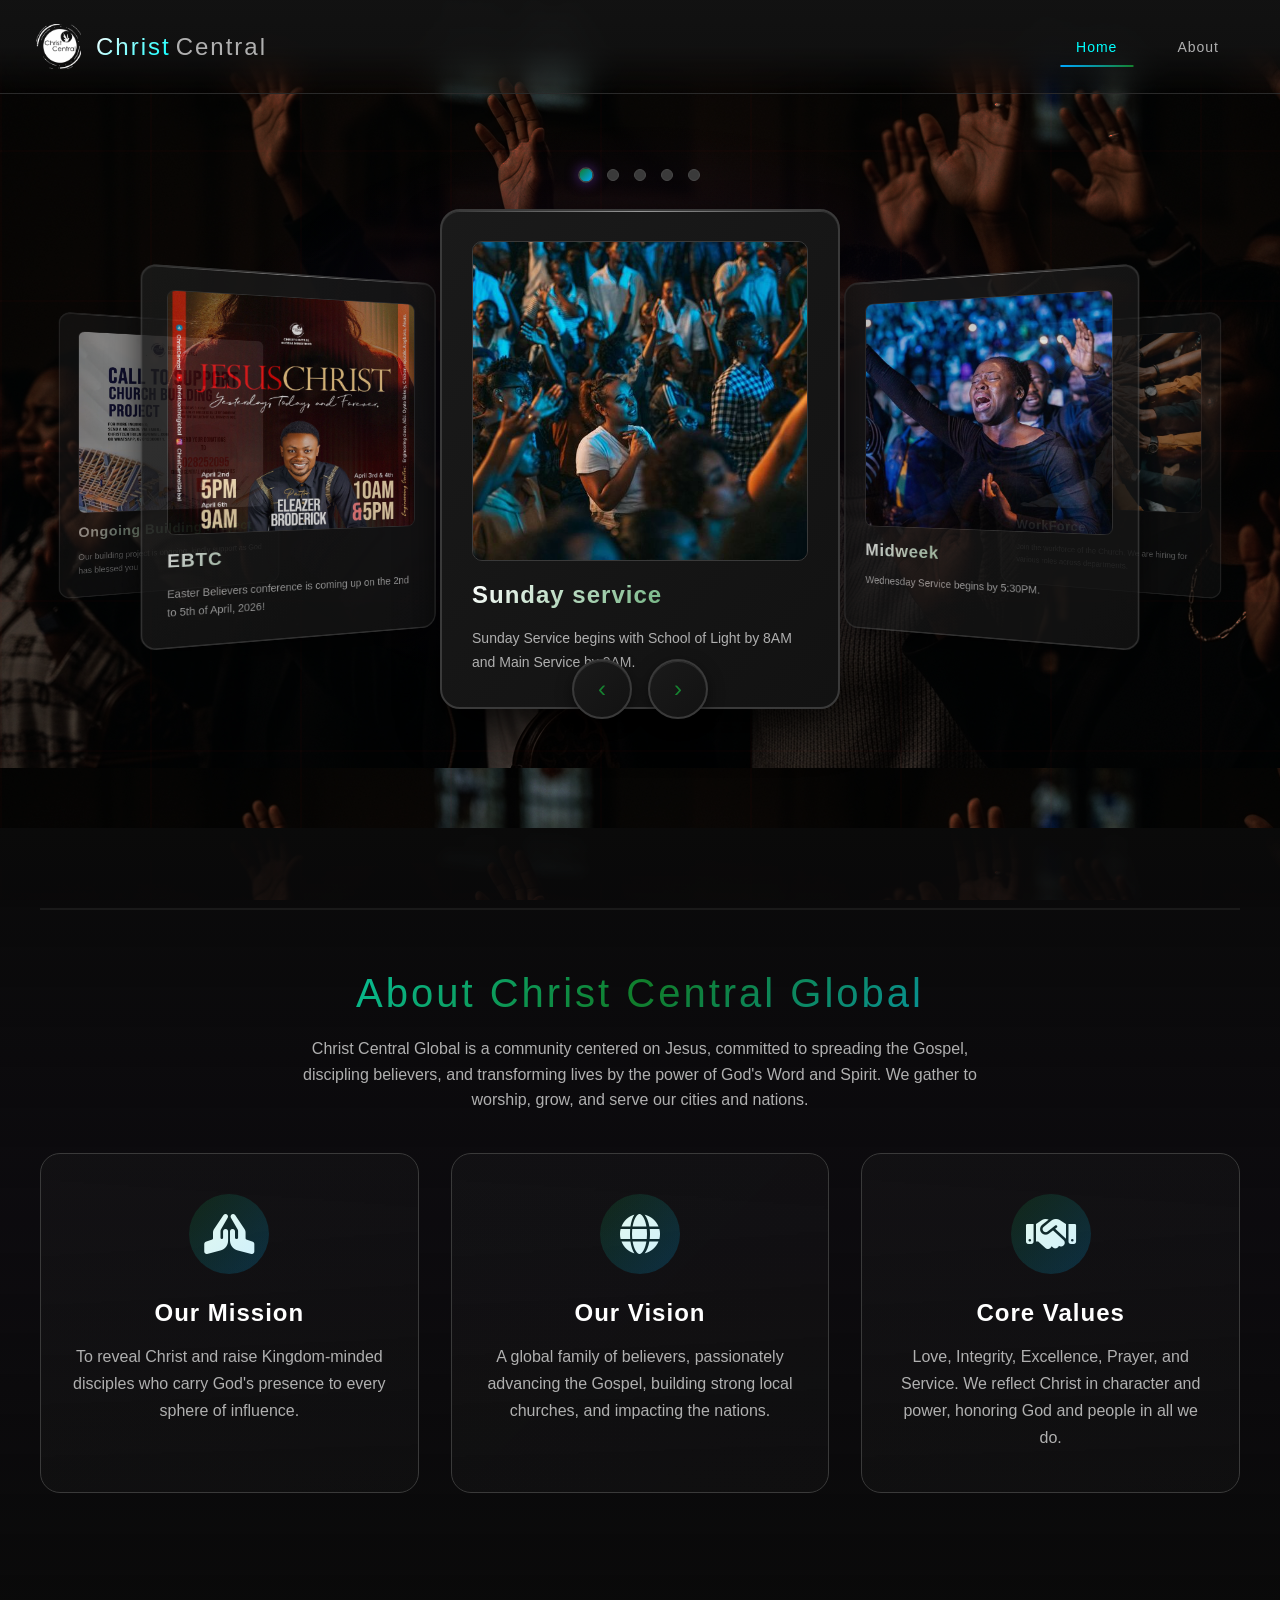
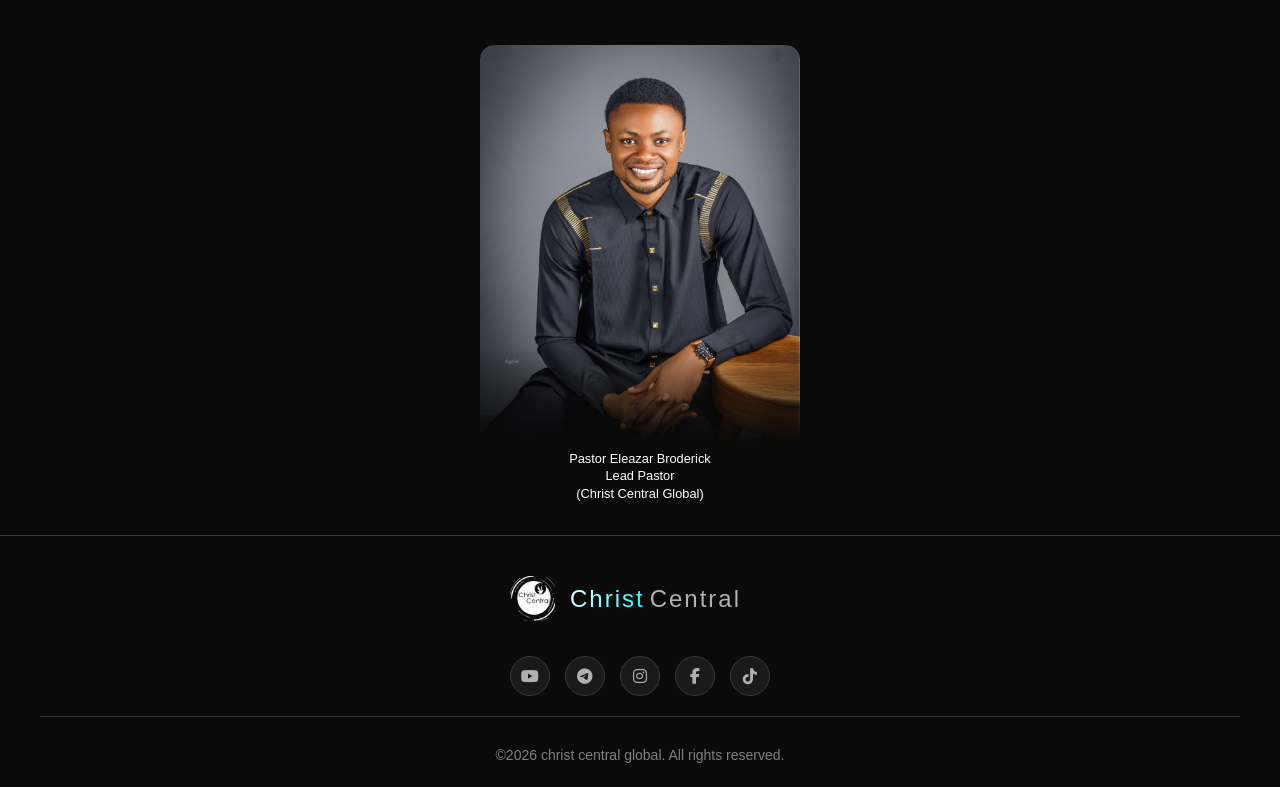
==== index.html @ d433fc1c "Update project files" ====
<!DOCTYPE html>
<html lang="en">

<head>
    <meta charset="UTF-8">
    <meta name="viewport" content="width=device-width, initial-scale=1.0">
    <title>Christ Central Global</title>
    <link rel="stylesheet" href="https://cdnjs.cloudflare.com/ajax/libs/font-awesome/6.5.0/css/all.min.css">
    <link rel="stylesheet" href="templatemo-prism-flux.css">
    <!-- 
-->
</head>

<body>
    <!-- Loading Screen -->
    <div class="loader" id="loader">
        <div class="loader-content">
            <div class="loader-prism">
                <div class="prism-face"></div>
                <div class="prism-face"></div>
                <div class="prism-face"></div>
            </div>
            <div style="color: var(--accent-green); font-size: 18px; text-transform: uppercase; letter-spacing: 3px;">
            </div>
        </div>
    </div>

    <!-- Navigation Header -->
    <header class="header" id="header">
        <nav class="nav-container">
            <a href="#home" class="logo">
                <div class="logo-icon">
                    <div class="logo-prism">
                        <img style="height: 45px" src="images/logo.png" alt="">
                    </div>
                </div>
                <span class="logo-text">
                    <span class="prism">Christ</span><span class="flux">Central</span>
                </span>
            </a>

            <ul class="nav-menu" id="navMenu">
                <li><a href="#home" class="nav-link active">Home</a></li>
                <li><a href="#about" class="nav-link">About</a></li>
            </ul>

            <div class="menu-toggle" id="menuToggle">
                <span></span>
                <span></span>
                <span></span>
            </div>
        </nav>
    </header>

    <!-- Hero Section with 3D Carousel -->
    <section class="hero" id="home">
        <div class="carousel-container">
            <div class="carousel" id="carousel">
                <!-- Carousel items will be generated by JavaScript -->
            </div>

            <div class="carousel-controls">
                <button class="carousel-btn" id="prevBtn">‹</button>
                <button class="carousel-btn" id="nextBtn">›</button>
            </div>

            <div class="carousel-indicators" id="indicators">
                <!-- Indicators will be generated by JavaScript -->
            </div>
        </div>
    </section>


    <section class="philosophy-section" id="about">


        <div class="philosophy-container">
            <div class="prism-line"></div>
            <h2 class="philosophy-headline">About Christ
                Central Global</h2>
            <p class="philosophy-subheading">
                Christ Central Global is a community centered on Jesus, committed to spreading the Gospel, discipling
                believers,
                and transforming lives by the power of God's Word and Spirit. We gather to worship, grow, and serve our
                cities and nations.
            </p>
            <div class="philosophy-pillars">
                <div class="pillar">
                    <div class="pillar-icon">
                        <i class="fa-solid fa-hands-praying"></i>
                    </div>
                    <h3 class="pillar-title">Our Mission</h3>
                    <p class="pillar-description">
                        To reveal Christ and raise Kingdom-minded disciples who carry God's presence to every sphere of
                        influence.
                    </p>
                </div>
                <div class="pillar">
                    <div class="pillar-icon">
                        <i class="fas fa-globe"></i> <!-- Font Awesome globe icon -->
                    </div>
                    <h3 class="pillar-title">Our Vision</h3>
                    <p class="pillar-description">
                        A global family of believers, passionately advancing the Gospel, building strong local churches,
                        and impacting the nations.
                    </p>
                </div>
                <div class="pillar">
                    <div class="pillar-icon">
                        <i class="fas fa-handshake"></i> <!-- Font Awesome handshake icon -->
                    </div>
                    <h3 class="pillar-title">Core Values</h3>
                    <p class="pillar-description">
                        Love, Integrity, Excellence, Prayer, and Service. We reflect Christ in character and power,
                        honoring God and people in all we do.
                    </p>
                </div>
            </div>
        </div>

        <div class="philosophy-particles" id="particles">
            <!-- Particles will be generated by JavaScript -->
        </div>
    </section>


    <!-- Lead Pastor Image -->
    <div class="lead-pastor">
        <img src="images/pas3.jpeg" alt="Lead Pastor Christ Central"
            style="width:100%; height:auto; display:block; border-radius:14px; object-fit:cover; border:none; -webkit-mask-image: linear-gradient(to bottom, rgba(0,0,0,1) 75%, rgba(0,0,0,0)); mask-image: linear-gradient(to bottom, rgba(0,0,0,1) 75%, rgba(0,0,0,0));">
        <span class="lead-label" id="leadPas">Pastor Eleazar Broderick <br>
            Lead Pastor <br>
            (Christ Central Global)
        </span>
    </div>

    <!-- Footer -->
    <footer class="footer">
        <div class="footer-content">
            <div class="footer-brand">
                <div class="footer-logo">
                    <div class="logo-icon">
                        <div class="logo-prism">
                            <img style="height: 45px" src="images/logo.png" alt="">
                        </div>
                    </div>
                    <span class="logo-text">
                        <span class="prism">Christ</span><span class="flux">Central</span>
                    </span>
                </div>

                <div class="footer-social">
                    <a href="https://www.youtube.com/@christcentralglobal" target="_blank" class="social-icon">
                        <i class="fab fa-youtube"></i>
                    </a>
                    <a href="https://t.me/ChristCentral" target="_blank" class="social-icon">
                        <i class="fab fa-telegram"></i>
                    </a>
                    <a href="https://www.instagram.com/christcentralglobal" target="_blank" class="social-icon">
                        <i class="fab fa-instagram"></i>
                    </a>
                    <a href="https://www.facebook.com/profile.php?id=61553054758510&mibextid=ZbWKwL" target="_blank"
                        class="social-icon">
                        <i class="fab fa-facebook-f"></i>
                    </a>
                    <a href="https://www.tiktok.com/@christcentralglobal1?lang=en" target="_blank" class="social-icon">
                        <i class="fab fa-tiktok"></i>
                    </a>
                </div>
            </div>

        </div>

        <div class="footer-bottom">
            <div class="copyright">
                ©2026 christ central global. All rights reserved.
            </div>

        </div>
    </footer>

    <script src="templatemo-prism-scripts.js"></script>
</body>

</html>
---- templatemo-prism-flux.css ----
@charset "utf-8";
/* CSS Document */

/*

TemplateMo 600 Prism Flux

https://templatemo.com/tm-600-prism-flux

*/

* {
	margin: 0;
	padding: 0;
	box-sizing: border-box;
}

:root {
	--primary-black: #0a0a0a;
	--carbon-dark: #121212;
	--carbon-medium: #1a1a1a;
	--carbon-light: #2a2a2a;
	--metal-dark: #3a3a3a;
	--metal-light: #4a4a4a;
	--accent-red: #ff3333;
	--accent-blue: #00a8ff;
	--accent-green: #00ff88;
	--accent-purple: #17e34788;
	--accent-cyan: #00ffff;
	--text-primary: #ffffff;
	--text-secondary: #b0b0b0;
	--text-dim: #808080;
}

html {
	scroll-behavior: smooth;
}

body {
	font-family: 'Orbitron', 'Rajdhani', sans-serif;
	background: var(--primary-black);
	color: var(--text-primary);
	overflow-x: hidden;
	position: relative;
	text-transform: none;
}

/* Carbon Fiber Background Pattern */
body::before {
	content: '';
	position: fixed;
	top: 0;
	left: 0;
	width: 100%;
	height: 100%;
	background:
		repeating-linear-gradient(0deg,
			transparent,
			transparent 2px,
			rgba(85, 13, 13, 0.03) 2px,
			rgba(255, 255, 255, 0.03) 4px),
		repeating-linear-gradient(90deg,
			transparent,
			transparent 2px,
			rgba(255, 255, 255, 0.03) 2px,
			rgba(255, 255, 255, 0.03) 4px),
		linear-gradient(135deg,
			var(--primary-black) 0%,
			var(--carbon-dark) 25%,
			var(--carbon-medium) 50%,
			var(--carbon-dark) 75%,
			var(--primary-black) 100%);
	z-index: -2;
	background-image: url("images/bg.png");
}

/* Animated Grid Overlay */
body::after {
	content: '';
	position: fixed;
	top: 0;
	left: 0;
	width: 100%;
	height: 100%;
	background-image:
		linear-gradient(rgba(255, 51, 51, 0.05) 2px, transparent 2px),
		linear-gradient(90deg, rgba(255, 51, 51, 0.05) 2px, transparent 2px);
	background-size: 150px 150px;
	animation: gridMove 20s linear infinite;
	z-index: -1;
	opacity: 0.5;
}

@keyframes gridMove {
	0% {
		transform: translate(0, 0);
	}

	100% {
		transform: translate(150px, 150px);
	}
}

/* Loading Screen */
.loader {
	position: fixed;
	top: 0;
	left: 0;
	width: 100%;
	height: 100vh;
	background: var(--primary-black);
	display: flex;
	justify-content: center;
	align-items: center;
	z-index: 10000;
	transition: opacity 0.5s, visibility 0.5s;
}

.loader.hidden {
	opacity: 0;
	visibility: hidden;
}

.loader-content {
	text-align: center;
}

.loader-prism {
	width: 100px;
	height: 100px;
	position: relative;
	margin: 0 auto 30px;
}

.prism-face {
	position: absolute;
	width: 100%;
	height: 100%;
	border: 2px solid transparent;
	transform-origin: center;
	animation: prismRotate 3s linear infinite;
}

.prism-face:nth-child(1) {
	border-image: linear-gradient(45deg, var(--accent-red), var(--accent-blue)) 1;
	animation-delay: 0s;
}

.prism-face:nth-child(2) {
	border-image: linear-gradient(45deg, var(--accent-blue), var(--accent-green)) 1;
	transform: rotate(60deg);
	animation-delay: 0.2s;
}

.prism-face:nth-child(3) {
	border-image: linear-gradient(45deg, var(--accent-green), var(--accent-purple)) 1;
	transform: rotate(120deg);
	animation-delay: 0.4s;
}

@keyframes prismRotate {
	0% {
		transform: rotate(0deg) scale(1);
	}

	50% {
		transform: rotate(180deg) scale(1.2);
	}

	100% {
		transform: rotate(360deg) scale(1);
	}
}

/* Lead Pastor badge */
.lead-pastor {
	position: static;
	bottom: auto;
	right: auto;
	text-align: center;
	max-width: 320px;
	width: 90%;
	margin: 32px auto 32px;
	z-index: auto;
}

.lead-pastor img {
	width: 100%;
	height: auto;
	display: block;
	border-radius: 0;
	object-fit: cover;
	border: none;
	box-shadow: none;
	-webkit-mask-image: linear-gradient(to bottom, rgba(0,0,0,1) 80%, rgba(0,0,0,0));
	mask-image: linear-gradient(to bottom, rgba(0,0,0,1) 80%, rgba(0,0,0,0));
}

.lead-pastor .lead-label {
	display: block;
	color: var(--text-primary);
	font-size: 0.8rem;
	margin-top: 5px;
}

#leadPas {
	font-size: 0.8rem;
	font-family: 'Orbitron', 'Rajdhani', sans-serif;
	line-height: 1.4;
}

/* Navigation Header */
.header {
	position: fixed;
	top: 0;
	width: 100%;
	background: linear-gradient(180deg,
			rgba(18, 18, 18, 0.98) 0%,
			rgba(18, 18, 18, 0.9) 50%,
			rgba(18, 18, 18, 0) 100%);
	backdrop-filter: blur(20px);
	border-bottom: 1px solid rgba(255, 255, 255, 0.1);
	z-index: 1000;
	transition: all 0.3s ease;
}

.header.scrolled {
	background: rgba(18, 18, 18, 0.98);
	backdrop-filter: blur(30px);
	box-shadow: 0 10px 30px rgba(0, 0, 0, 0.8);
}

.nav-container {
	max-width: 1400px;
	margin: 0 auto;
	display: flex;
	justify-content: space-between;
	align-items: center;
	padding: 24px 36px;
	/* increased spacing */
}

.logo {
	display: flex;
	align-items: center;
	text-decoration: none;
	position: relative;
}

.logo-icon {
	width: 45px;
	height: 45px;
	margin-right: 15px;
	position: relative;
}

/* Prism-inspired logo */
.logo-prism {
	width: 100%;
	height: 100%;
	position: relative;
	display: flex;
	align-items: center;
	justify-content: center;
}

.prism-shape {
	width: 30px;
	height: 30px;
	position: relative;
	transform: rotate(45deg);
	background: linear-gradient(135deg,
			var(--accent-red) 0%,
			var(--accent-blue) 33%,
			var(--accent-green) 66%,
			var(--accent-purple) 100%);
	animation: prismShine 3s ease-in-out infinite;
}

@keyframes prismShine {

	0%,
	100% {
		filter: brightness(1) hue-rotate(0deg);
		transform: rotate(45deg) scale(1);
	}

	50% {
		filter: brightness(1.5) hue-rotate(10deg);
		transform: rotate(45deg) scale(1.1);
	}
}

.prism-shape::before,
.prism-shape::after {
	content: '';
	position: absolute;
	width: 100%;
	height: 100%;
	background: inherit;
	opacity: 0.5;
}

.prism-shape::before {
	transform: rotate(60deg);
}

.prism-shape::after {
	transform: rotate(-60deg);
}

.logo-text {
	font-size: 24px;
	font-weight: 400;
	letter-spacing: 2px;
	text-transform: none;
}

.logo-text .prism {
	background: linear-gradient(135deg, var(--text-primary), var(--accent-cyan));
	-webkit-background-clip: text;
	-webkit-text-fill-color: transparent;
	background-clip: text;
}

.logo-text .flux {
	color: var(--text-secondary);
	font-weight: 300;
	margin-left: 5px;
}

.nav-menu {
	display: flex;
	list-style: none;
	gap: 10px;
	align-items: center;
}

.nav-menu a {
	color: var(--text-secondary);
	text-decoration: none;
	padding: 12px 25px;
	transition: all 0.3s ease;
	position: relative;
	text-transform: none;
	font-weight: 500;
	letter-spacing: 1px;
	font-size: 14px;
}

.nav-menu a::before {
	content: '';
	position: absolute;
	bottom: 0;
	left: 50%;
	transform: translateX(-50%);
	width: 0;
	height: 2px;
	background: linear-gradient(90deg, var(--accent-blue), var(--accent-purple));
	transition: width 0.3s ease;
}

.nav-menu a:hover {
	color: var(--text-primary);
}

.nav-menu a:hover::before,
.nav-menu a.active::before {
	width: 80%;
}

.nav-menu a.active {
	color: var(--accent-cyan);
}

.menu-toggle {
	display: none;
	flex-direction: column;
	cursor: pointer;
	padding: 5px;
}

.menu-toggle span {
	width: 30px;
	height: 3px;
	background: linear-gradient(90deg, var(--accent-blue), var(--accent-purple));
	margin: 3px 0;
	transition: 0.3s;
	border-radius: 2px;
}

.menu-toggle.active span:nth-child(1) {
	transform: rotate(-45deg) translate(-5px, 6px);
}

.menu-toggle.active span:nth-child(2) {
	opacity: 0;
}

.menu-toggle.active span:nth-child(3) {
	transform: rotate(45deg) translate(-5px, -6px);
}

/* Hero Section with 3D Carousel */
.hero {
	min-height: 92vh;
	/* slightly shorter to reduce vertical space */
	display: flex;
	align-items: center;
	justify-content: center;
	position: relative;
	transform: none !important;
	padding: 110px 24px 60px;
	/* reduced vertical padding */
	background: radial-gradient(ellipse at center,
			rgba(153, 69, 255, 0.1) 0%,
			transparent 50%);
}

.carousel-container {
	width: 100%;
	max-width: 1600px;
	height: 600px;
	/* reduced height */
	perspective: 1200px;
	position: relative;
	padding-top: 40px;
	/* reduced top gap */
}

/* extra spacing when carousel appears inside contact section */
.contact-section .carousel-container {
	padding-top: 80px;
	padding-bottom: 80px;
}

.carousel {
	width: 100%;
	height: 100%;
	position: relative;
	transform-style: preserve-3d;
}

.carousel-item {
	position: absolute;
	width: 400px;
	height: 500px;
	left: 50%;
	top: 50%;
	transform-style: preserve-3d;
	transition: all 0.8s cubic-bezier(0.4, 0.0, 0.2, 1);
	cursor: pointer;
	transform-origin: center center;
}

.carousel-item .card {
	width: 100%;
	height: 100%;
	background: linear-gradient(135deg, var(--carbon-medium), var(--carbon-dark));
	border: 2px solid var(--metal-dark);
	border-radius: 20px;
	padding: 30px;
	position: relative;
	overflow: hidden;
	box-shadow:
		0 20px 40px rgba(0, 0, 0, 0.8),
		inset 0 1px 0 rgba(255, 255, 255, 0.1);
}

.carousel-item .card::before {
	content: '';
	position: absolute;
	top: 0;
	left: 0;
	right: 0;
	height: 1px;
	background: linear-gradient(90deg,
			transparent,
			rgba(255, 255, 255, 0.5),
			transparent);
	animation: scanline 3s linear infinite;
}

@keyframes scanline {
	0% {
		transform: translateY(0);
	}

	100% {
		transform: translateY(500px);
	}
}


.card-image {
	width: 100%;
	height: 320px;
	background: var(--carbon-dark);
	border-radius: 10px;
	margin-bottom: 20px;
	overflow: hidden;
	border: 1px solid var(--metal-dark);
	display: flex;
	justify-content: center;
	align-items: center;
}

.card-image img {
	width: 100%;
	height: 100%;
	object-fit: cover;
}

.carousel-item:hover .card-image img {
	filter: grayscale(0%) contrast(1.3);
	transform: scale(1.1);
}

.card-title {
	font-size: 24px;
	font-weight: 700;
	margin-bottom: 18px;
	/* slightly more spacing */
	text-transform: none;
	letter-spacing: 1px;
	background: linear-gradient(135deg, var(--text-primary), var(--accent-purple));
	-webkit-background-clip: text;
	-webkit-text-fill-color: transparent;
	background-clip: text;
	font-family: 'Orbitron', 'Rajdhani', sans-serif;
}

.card-description {
	color: var(--text-secondary);
	line-height: 1.7;
	margin-bottom: 22px;
	font-size: 14px;
	font-family: 'Orbitron', 'Rajdhani', sans-serif;
	text-transform: none;
}

.card-description::first-letter {
	text-transform: uppercase;
}

.card-tech {
	display: flex;
	flex-wrap: wrap;
	gap: 8px;
	margin-bottom: 20px;
}

.tech-badge {
	padding: 5px 12px;
	background: rgba(153, 69, 255, 0.1);
	border: 1px solid var(--accent-purple);
	border-radius: 20px;
	font-size: 12px;
	color: var(--accent-purple);
	text-transform: uppercase;
	letter-spacing: 1px;
}

.card-cta {
	padding: 12px 30px;
	background: linear-gradient(135deg, var(--accent-purple), var(--accent-blue));
	border: none;
	border-radius: 30px;
	color: var(--text-primary);
	font-weight: 700;
	text-transform: uppercase;
	letter-spacing: 2px;
	cursor: pointer;
	transition: all 0.3s ease;
	box-shadow: 0 5px 15px rgba(153, 69, 255, 0.3);
}

.card-cta:hover {
	transform: translateY(-2px);
	box-shadow: 0 8px 25px rgba(153, 69, 255, 0.5);
}

/* Carousel Controls */
.carousel-controls {
	position: absolute;
	bottom: 20px;
	/* keep controls within hero */
	left: 50%;
	transform: translateX(-50%);
	display: flex;
	gap: 16px;
	z-index: 100;
}

.carousel-btn {
	width: 60px;
	height: 60px;
	background: linear-gradient(135deg, var(--carbon-medium), var(--carbon-dark));
	border: 2px solid var(--metal-dark);
	border-radius: 50%;
	color: var(--accent-purple);
	font-size: 24px;
	cursor: pointer;
	transition: all 0.3s ease;
	display: flex;
	align-items: center;
	justify-content: center;
	box-shadow:
		0 5px 15px rgba(0, 0, 0, 0.5),
		inset 0 1px 0 rgba(255, 255, 255, 0.1);
}

.carousel-btn:hover {
	border-color: var(--accent-purple);
	box-shadow:
		0 8px 25px rgba(153, 69, 255, 0.3),
		inset 0 1px 0 rgba(255, 255, 255, 0.2);
	transform: scale(1.1);
}

.carousel-indicators {
	position: absolute;
	top: 30px;
	left: 50%;
	transform: translateX(-50%);
	display: flex;
	gap: 15px;
	z-index: 100;
}

.indicator {
	width: 12px;
	height: 12px;
	background: var(--metal-dark);
	border: 1px solid var(--metal-light);
	border-radius: 50%;
	cursor: pointer;
	transition: all 0.3s ease;
}

.indicator.active {
	background: linear-gradient(135deg, var(--accent-purple), var(--accent-blue));
	box-shadow: 0 0 10px rgba(153, 69, 255, 0.5);
	transform: scale(1.3);
}

/* NEW: Prism Philosophy Section */
.philosophy-section {
	padding: 80px 28px;
	/* reduced vertical padding */
	background: linear-gradient(180deg,
			var(--primary-black) 0%,
			rgba(153, 69, 255, 0.02) 50%,
			var(--primary-black) 100%);
	position: relative;
	overflow: hidden;
}

.philosophy-container {
	max-width: 1200px;
	margin: 0 auto;
	text-align: center;
}

/* Animated Prism Line */
.prism-line {
	width: 100%;
	height: 2px;
	margin: 0 auto 60px;
	position: relative;
	overflow: hidden;
	background: var(--carbon-medium);
}

.prism-line::before {
	content: '';
	position: absolute;
	top: 0;
	left: -100%;
	width: 100%;
	height: 100%;
	background: linear-gradient(90deg,
			transparent,
			var(--accent-red) 20%,
			var(--accent-blue) 40%,
			var(--accent-green) 60%,
			var(--accent-purple) 80%,
			transparent);

	animation: prismSweep 4s ease-in-out infinite;
}

@keyframes prismSweep {
	0% {
		left: -100%;
	}

	100% {
		left: 100%;
	}
}

.philosophy-headline {
	font-size: 40px;
	font-weight: 100;
	font-family: 'Orbitron', 'Rajdhani', sans-serif;
	letter-spacing: 3px;
	margin-bottom: 20px;
	line-height: 1.15;
	text-transform: none;
	background: linear-gradient(135deg,
			var(--accent-cyan) 0%,
			var(--accent-purple) 25%,
			var(--accent-blue) 50%,
			var(--accent-green) 75%,
			var(--accent-cyan) 100%);
	-webkit-background-clip: text;
	-webkit-text-fill-color: transparent;
	background-clip: text;
	background-size: 200% 200%;
	animation: gradientFlow 5s ease infinite;
}

@keyframes gradientFlow {
	0% {
		background-position: 0% 50%;
	}

	50% {
		background-position: 100% 50%;
	}

	100% {
		background-position: 0% 50%;
	}
}

.philosophy-subheading {
	font-size: 16px;
	/* slightly smaller */
	color: var(--text-secondary);
	max-width: 720px;
	margin: 0 auto 40px;
	/* reduced bottom margin */
	line-height: 1.6;
	font-weight: 300;
}

.philosophy-pillars {
	display: grid;
	grid-template-columns: repeat(auto-fit, minmax(300px, 1fr));
	gap: 32px;
	/* tighter gaps */
	margin-bottom: 40px;
	/* less bottom space */
}

.pillar {
	position: relative;
	padding: 40px 30px;
	background: linear-gradient(135deg,
			rgba(42, 42, 42, 0.2),
			rgba(26, 26, 26, 0.3));
	border: 1px solid var(--metal-dark);
	border-radius: 20px;
	transition: all 0.4s ease;
	overflow: hidden;
}

.pillar::before {
	content: '';
	position: absolute;
	top: 0;
	left: 0;
	width: 100%;
	height: 2px;
	background: linear-gradient(90deg,
			var(--accent-purple),
			var(--accent-blue),
			var(--accent-green));
	transform: scaleX(0);
	transition: transform 0.4s ease;
}

.pillar:hover::before {
	transform: scaleX(1);
}

.pillar:hover {
	transform: translateY(-10px);
	border-color: var(--accent-purple);
	box-shadow: 0 20px 40px rgba(153, 69, 255, 0.2);
	background: linear-gradient(135deg,
			rgba(153, 69, 255, 0.05),
			rgba(26, 26, 26, 0.3));
}

.pillar-icon {
	width: 80px;
	height: 80px;
	margin: 0 auto 25px;
	display: flex;
	align-items: center;
	justify-content: center;
	font-size: 40px;
	position: relative;
}

.pillar-icon::before {
	content: '';
	position: absolute;
	width: 100%;
	height: 100%;
	background: linear-gradient(135deg, var(--accent-purple), var(--accent-blue));
	border-radius: 50%;
	opacity: 0.2;
	animation: pulse 3s ease-in-out infinite;
}

@keyframes pulse {

	0%,
	100% {
		transform: scale(1);
		opacity: 0.2;
	}

	50% {
		transform: scale(1.2);
		opacity: 0.1;
	}
}

.pillar-title {
	font-size: 24px;
	font-weight: 700;
	text-transform: none;
	letter-spacing: 1px;
	margin-bottom: 16px;
	color: var(--text-primary);
	font-family: 'Orbitron', 'Rajdhani', sans-serif;
}

.pillar-description {
	font-size: 16px;
	color: var(--text-secondary);
	line-height: 1.7;
	font-family: 'Orbitron', 'Rajdhani', sans-serif;
	text-transform: none;
}

.pillar-description a {
	color: var(--accent-cyan);
	text-decoration: none;
	transition: all 0.3s ease;
	position: relative;
}

.pillar-description a::after {
	content: '';
	position: absolute;
	bottom: -2px;
	left: 0;
	width: 0;
	height: 1px;
	background: var(--accent-cyan);
	transition: width 0.3s ease;
}

.pillar-description a:hover {
	color: var(--accent-purple);
}

.pillar-description a:hover::after {
	width: 100%;
}

/* Particle Effect Background */
.philosophy-particles {
	position: absolute;
	width: 100%;
	height: 100%;
	top: 0;
	left: 0;
	overflow: hidden;
	pointer-events: none;
}

.particle {
	position: absolute;
	width: 4px;
	height: 4px;
	background: linear-gradient(135deg, var(--accent-cyan), var(--accent-purple));
	border-radius: 50%;
	opacity: 0;
	animation: float-particle 20s infinite linear;
}

@keyframes float-particle {
	0% {
		transform: translateY(0) rotate(0deg);
		opacity: 0;
	}

	5% {
		opacity: 1;
	}

	95% {
		opacity: 1;
	}

	100% {
		transform: translateY(-100vh) rotate(720deg);
		opacity: 0;
	}
}

/* Stats Section with Content */
.stats-section {
	padding: 120px 30px;
	background: linear-gradient(180deg,
			var(--primary-black) 0%,
			var(--carbon-dark) 50%,
			var(--primary-black) 100%);
	position: relative;
}

.stats-grid {
	max-width: 1200px;
	margin: 0 auto;
	display: grid;
	grid-template-columns: repeat(auto-fit, minmax(250px, 1fr));
	gap: 40px;
}

.stat-card {
	background: linear-gradient(135deg,
			rgba(42, 42, 42, 0.5),
			rgba(26, 26, 26, 0.8));
	border: 1px solid var(--metal-dark);
	border-radius: 15px;
	padding: 40px 30px;
	text-align: center;
	position: relative;
	overflow: hidden;
	transition: all 0.3s ease;
}

.stat-card::before {
	content: '';
	position: absolute;
	top: 0;
	left: -100%;
	width: 100%;
	height: 2px;
	background: linear-gradient(90deg,
			transparent,
			var(--accent-purple),
			transparent);
	animation: none;
}

.stat-card:hover::before {
	animation: slideRight 0.5s ease forwards;
}

@keyframes slideRight {
	0% {
		left: -100%;
	}

	100% {
		left: 100%;
	}
}

.stat-card:hover {
	transform: translateY(-5px);
	border-color: var(--accent-purple);
	box-shadow: 0 15px 35px rgba(153, 69, 255, 0.2);
}

.stat-icon {
	width: 80px;
	height: 80px;
	background: linear-gradient(135deg, var(--accent-purple), var(--accent-blue));
	border-radius: 50%;
	display: flex;
	align-items: center;
	justify-content: center;
	margin: 0 auto 20px;
	font-size: 36px;
	color: var(--text-primary);
	box-shadow: 0 10px 25px rgba(153, 69, 255, 0.3);
}

.stat-number {
	font-size: 48px;
	font-weight: 900;
	color: var(--text-primary);
	margin-bottom: 10px;
	font-family: 'Orbitron', 'Rajdhani', sans-serif;
}

.stat-label {
	font-size: 14px;
	color: var(--text-secondary);
	text-transform: none;
	letter-spacing: 2px;
	margin-bottom: 15px;
}

.stat-description {
	font-size: 13px;
	color: var(--text-dim);
	line-height: 1.5;
	padding: 0 10px;
}

/* Enhanced Skills Section - Technical Arsenal */
.skills-section {
	padding: 80px 28px;
	/* reduced vertical padding */
	background: var(--carbon-dark);
	position: relative;
	overflow: hidden;
}

.skills-container {
	max-width: 1200px;
	margin: 0 auto;
}

.section-header {
	text-align: center;
	margin-bottom: 48px;
	/* tighter spacing under section headers */
}

.section-title {
	font-size: 46px;
	/* slightly smaller */
	font-weight: 900;
	text-transform: none;
	letter-spacing: 3px;
	margin-bottom: 16px;
	/* reduced heading margin */
	background: linear-gradient(135deg, var(--text-primary), var(--accent-purple));
	-webkit-background-clip: text;
	-webkit-text-fill-color: transparent;
	background-clip: text;
	font-family: 'Orbitron', 'Rajdhani', sans-serif;
}

.section-subtitle {
	color: var(--text-secondary);
	font-size: 18px;
	max-width: 720px;
	/* wider subtitle line-length */
	margin: 0 auto;
	line-height: 1.7;
	/* more comfortable reading */
	font-family: 'Orbitron', 'Rajdhani', sans-serif;
}

/* Hexagonal Skills Grid */
.skills-hexagon-grid {
	display: flex;
	flex-wrap: wrap;
	justify-content: center;
	gap: 20px;
	margin-top: 60px;
}

.skill-hexagon {
	width: 200px;
	height: 230px;
	position: relative;
	margin: 30px 10px;
	cursor: pointer;
	transition: all 0.3s ease;
}

.skill-hexagon:hover {
	transform: translateY(-10px);
}

.hexagon-inner {
	width: 100%;
	height: 100%;
	position: relative;
	transform: rotate(30deg);
	overflow: hidden;
	border-radius: 20px;
	background: linear-gradient(135deg, var(--carbon-medium), var(--carbon-light));
	border: 2px solid var(--metal-dark);
}

.skill-hexagon:hover .hexagon-inner {
	border-color: var(--accent-purple);
	box-shadow: 0 0 30px rgba(153, 69, 255, 0.5);
}

.hexagon-content {
	position: absolute;
	width: 100%;
	height: 100%;
	top: 0;
	left: 0;
	transform: rotate(-30deg);
	display: flex;
	flex-direction: column;
	align-items: center;
	justify-content: center;
	padding: 20px;
}

.skill-icon-hex {
	font-size: 48px;
	margin-bottom: 15px;
	color: var(--accent-purple);
	animation: float 3s ease-in-out infinite;
}

@keyframes float {

	0%,
	100% {
		transform: translateY(0);
	}

	50% {
		transform: translateY(-10px);
	}
}

.skill-name-hex {
	font-size: 16px;
	font-weight: 700;
	text-transform: none;
	letter-spacing: 1px;
	color: var(--text-primary);
	margin-bottom: 10px;
	text-align: center;
	font-family: 'Orbitron', 'Rajdhani', sans-serif;
}

.skill-level {
	width: 100%;
	height: 4px;
	background: var(--carbon-dark);
	border-radius: 2px;
	overflow: hidden;
	position: relative;
}

.skill-level-fill {
	height: 100%;
	background: linear-gradient(90deg, var(--accent-blue), var(--accent-purple));
	border-radius: 2px;
	position: relative;
	animation: fillLevel 2s ease-out;
}

@keyframes fillLevel {
	0% {
		width: 0;
	}
}

.skill-percentage-hex {
	font-size: 14px;
	color: var(--text-secondary);
	margin-top: 8px;
	font-weight: 600;
}

/* Skill Categories Tabs */
.skill-categories {
	display: flex;
	justify-content: center;
	gap: 20px;
	margin-bottom: 40px;
	flex-wrap: wrap;
}

.category-tab {
	padding: 12px 30px;
	background: var(--carbon-medium);
	border: 1px solid var(--metal-dark);
	border-radius: 30px;
	color: var(--text-secondary);
	cursor: pointer;
	transition: all 0.3s ease;
	text-transform: uppercase;
	font-size: 14px;
	letter-spacing: 1px;
}

.category-tab:hover {
	background: rgba(153, 69, 255, 0.1);
	border-color: var(--accent-purple);
	color: var(--text-primary);
}

.category-tab.active {
	background: linear-gradient(135deg, var(--accent-purple), var(--accent-blue));
	border-color: var(--accent-purple);
	color: var(--text-primary);
	box-shadow: 0 5px 20px rgba(153, 69, 255, 0.3);
}

/* Announcement Section */
.announcement-section {
	padding: 80px 28px;
	/* reduced vertical padding */
	background: linear-gradient(180deg,
			var(--primary-black) 0%,
			var(--carbon-dark) 100%);
	position: relative;
}

.announcement-grid {
	max-width: 1200px;
	margin: 0 auto;
	display: grid;
	grid-template-columns: repeat(auto-fit, minmax(280px, 1fr));
	gap: 30px;
}

.announcement-card {
	background: linear-gradient(135deg, var(--carbon-medium), var(--carbon-dark));
	border: 1px solid var(--metal-dark);
	border-radius: 16px;
	padding: 24px;
	box-shadow: 0 12px 28px rgba(0, 0, 0, 0.5);
	transition: transform 0.3s ease, box-shadow 0.3s ease, border-color 0.3s ease;
}

.announcement-card:hover {
	transform: translateY(-6px);
	border-color: var(--accent-purple);
	box-shadow: 0 18px 36px rgba(153, 69, 255, 0.25);
}

.announcement-card .card-image {
	height: 160px;
	margin-bottom: 16px;
	border-radius: 10px;
	overflow: hidden;
	border: 1px solid var(--metal-dark);
}

.announcement-card .card-image img {
	width: 100%;
	height: 100%;
	object-fit: cover;
}

/* Contact Section */
.contact-section {
	padding: 80px 28px;
	/* reduced vertical padding */
	background: linear-gradient(180deg,
			var(--carbon-dark) 0%,
			var(--primary-black) 100%);
	position: relative;
}

.contact-container {
	max-width: 1200px;
	margin: 0 auto;
	display: grid;
	grid-template-columns: 1fr 1fr;
	gap: 60px;
	align-items: start;
}

.contact-info {
	padding: 40px;
	background: linear-gradient(135deg,
			rgba(42, 42, 42, 0.3),
			rgba(26, 26, 26, 0.5));
	border: 1px solid var(--metal-dark);
	border-radius: 20px;
}

.info-item {
	display: flex;
	align-items: center;
	margin-bottom: 30px;
	padding: 20px;
	background: var(--carbon-dark);
	border-radius: 10px;
	transition: all 0.3s ease;
	text-decoration: none;
	cursor: pointer;
	position: relative;
	overflow: hidden;
}

.info-item::before {
	content: '';
	position: absolute;
	top: 0;
	left: -100%;
	width: 100%;
	height: 100%;
	background: linear-gradient(90deg,
			transparent,
			rgba(153, 69, 255, 0.1),
			transparent);
	transition: left 0.5s ease;
}

.info-item:hover::before {
	left: 100%;
}

.info-item:hover {
	transform: translateX(10px);
	background: rgba(153, 69, 255, 0.1);
	box-shadow: 0 5px 20px rgba(153, 69, 255, 0.2);
}

a.info-item {
	color: inherit;
	text-decoration: none;
}

.info-icon {
	width: 50px;
	height: 50px;
	background: linear-gradient(135deg, var(--accent-purple), var(--accent-blue));
	border-radius: 50%;
	display: flex;
	align-items: center;
	justify-content: center;
	margin-right: 20px;
	color: var(--text-primary);
	font-size: 20px;
	flex-shrink: 0;
	transition: all 0.3s ease;
}

.info-item:hover .info-icon {
	transform: scale(1.1) rotate(10deg);
	box-shadow: 0 8px 25px rgba(153, 69, 255, 0.4);
}

.info-text h4 {
	color: var(--text-primary);
	margin-bottom: 5px;
	font-size: 16px;
	text-transform: none;
	letter-spacing: 1px;
	transition: all 0.3s ease;
}

.info-item:hover .info-text h4 {
	color: var(--accent-cyan);
}

.info-text p {
	color: var(--text-secondary);
	font-size: 14px;
	transition: all 0.3s ease;
}

.info-item:hover .info-text p {
	color: var(--text-primary);
}

/* Add external link indicator for clickable items */
.info-item[target="_blank"] .info-text p::after {
	content: ' ↗';
	font-size: 12px;
	opacity: 0;
	transition: opacity 0.3s ease;
}

.info-item[target="_blank"]:hover .info-text p::after {
	opacity: 1;
}

.contact-form {
	padding: 40px;
	background: linear-gradient(135deg,
			rgba(42, 42, 42, 0.3),
			rgba(26, 26, 26, 0.5));
	border: 1px solid var(--metal-dark);
	border-radius: 20px;
}

.form-group {
	margin-bottom: 25px;
}

.form-group label {
	display: block;
	color: var(--text-secondary);
	margin-bottom: 10px;
	text-transform: none;
	font-size: 12px;
	letter-spacing: 1px;
	font-family: 'Orbitron', 'Rajdhani', sans-serif;
}

.form-group input,
.form-group textarea {
	width: 100%;
	padding: 15px;
	background: var(--carbon-dark);
	border: 1px solid var(--metal-dark);
	border-radius: 8px;
	color: var(--text-primary);
	font-size: 14px;
	transition: all 0.3s ease;
}

.form-group input:focus,
.form-group textarea:focus {
	outline: none;
	border-color: var(--accent-purple);
	box-shadow: 0 0 10px rgba(153, 69, 255, 0.2);
}

.form-group textarea {
	resize: vertical;
	min-height: 120px;
}

.submit-btn {
	width: 100%;
	padding: 16px;
	/* slightly larger */
	background: linear-gradient(135deg, var(--accent-purple), var(--accent-blue));
	border: none;
	border-radius: 8px;
	color: var(--text-primary);
	font-size: 16px;
	font-weight: 700;
	text-transform: none;
	letter-spacing: 2px;
	cursor: pointer;
	transition: all 0.3s ease;
	box-shadow: 0 5px 15px rgba(153, 69, 255, 0.3);
	font-family: 'Orbitron', 'Rajdhani', sans-serif;
}

.submit-btn:hover {
	transform: translateY(-3px);
	box-shadow: 0 8px 25px rgba(153, 69, 255, 0.5);
}

/* Footer */
.footer {
	padding: 40px 24px 24px;
	/* reduced vertical padding */
	background: var(--primary-black);
	border-top: 1px solid var(--metal-dark);
	position: relative;
	text-align: center;
}

.footer-content {
	max-width: 1200px;
	margin: 0 auto;
	display: grid;
	grid-template-columns: 1fr;
	justify-items: center;
	gap: 20px;
	margin-bottom: 20px;
}

.footer-brand {
	display: flex;
	flex-direction: column;
	gap: 20px;
}

.footer-logo {
	display: flex;
	align-items: center;
	margin-bottom: 15px;
}

.footer-description {
	color: var(--text-secondary);
	line-height: 1.6;
	font-size: 14px;
}

.footer-social {
	display: flex;
	gap: 15px;
}

.social-icon {
	width: 40px;
	height: 40px;
	background: var(--carbon-medium);
	border: 1px solid var(--metal-dark);
	border-radius: 50%;
	display: flex;
	align-items: center;
	justify-content: center;
	color: var(--text-secondary);
	text-decoration: none;
	transition: all 0.3s ease;
}

.social-icon:hover {
	background: linear-gradient(135deg, var(--accent-purple), var(--accent-blue));
	border-color: var(--accent-purple);
	color: var(--text-primary);
	transform: translateY(-3px);
	box-shadow: 0 5px 15px rgba(153, 69, 255, 0.3);
}

.footer-section h4 {
	color: var(--text-primary);
	margin-bottom: 20px;
	text-transform: none;
	letter-spacing: 1px;
	font-size: 16px;
}

.footer-links {
	display: flex;
	flex-direction: column;
	gap: 10px;
}

.footer-links a {
	color: var(--text-secondary);
	text-decoration: none;
	transition: all 0.3s ease;
	font-size: 14px;
}

.footer-links a:hover {
	color: var(--accent-purple);
	padding-left: 10px;
}

.footer-bottom {
	padding-top: 30px;
	border-top: 1px solid var(--metal-dark);
	display: flex;
	justify-content: center;
	align-items: center;
	max-width: 1200px;
	margin: 0 auto;
	text-align: center;
}

.copyright {
	color: var(--text-dim);
	font-size: 14px;
}

.footer-credits {
	color: var(--text-dim);
	font-size: 14px;
}

.footer-credits a {
	color: var(--accent-purple);
	text-decoration: none;
}

.footer-credits a:hover {
	text-decoration: underline;
}

/* Responsive Design */
@media (max-width: 1024px) {
	.carousel-item {
		width: 350px;
		height: 480px;
	}

	.carousel-controls {
		bottom: 20px;
	}

	.card-image {
		height: 200px;
	}

	.card-title {
		font-size: 22px;
	}

	.card-description {
		font-size: 13px;
	}

	.philosophy-pillars {
		grid-template-columns: 1fr;
	}

	.contact-container {
		grid-template-columns: 1fr;
	}

	.footer-content {
		grid-template-columns: repeat(2, 1fr);
	}
}

@media (max-width: 768px) {
	.menu-toggle {
		display: flex;
	}

	.nav-menu {
		position: fixed;
		left: -100%;
		top: 85px;
		flex-direction: column;
		background: rgba(18, 18, 18, 0.98);
		width: 100%;
		text-align: center;
		transition: 0.3s;
		padding: 40px 0;
		border-bottom: 1px solid var(--metal-dark);
		gap: 0;
	}

	.nav-menu li {
		margin: 15px 0;
	}

	.nav-menu a {
		display: block;
		padding: 15px 30px;
		font-size: 16px;
	}

	.nav-menu.active {
		left: 0;
	}

	.carousel-item {
		width: 300px;
		height: 460px;
	}

	.carousel-item .card {
		padding: 20px;
	}

	.card-image {
		height: 250px;
		margin-bottom: 30px;
	}

	.card-title {
		font-size: 20px;
		margin-bottom: 12px;
	}

	.card-description {
		font-size: 13px;
		margin-bottom: 15px;
	}

	.card-tech {
		margin-bottom: 15px;
		gap: 6px;
	}

	.tech-badge {
		padding: 4px 10px;
		font-size: 11px;
	}

	.card-number {
		font-size: 50px;
		top: 15px;
		right: 20px;
	}

	.card-cta {
		padding: 10px 25px;
		font-size: 14px;
	}

	.carousel-controls {
		bottom: 20px;
		gap: 15px;
	}


	.carousel-indicators {
		top: 20px;
		gap: 12px;
	}

	.indicator {
		width: 10px;
		height: 10px;
	}

	.philosophy-headline {
		font-size: 20px;
		font-family: 'Orbitron', 'Rajdhani', sans-serif;
	}

	.section-title {
		font-size: 29px;
	}

	.stats-grid {
		grid-template-columns: 1fr;
	}

	.skill-hexagon {
		width: 150px;
		height: 170px;
		margin: 20px 5px;
	}

	.skill-icon-hex {
		font-size: 36px;
	}

	.skill-name-hex {
		font-size: 14px;
	}

	.footer-content {
		grid-template-columns: 1fr;
		text-align: center;
	}

	.footer-bottom {
		flex-direction: column;
		gap: 20px;
		text-align: center;
	}
}
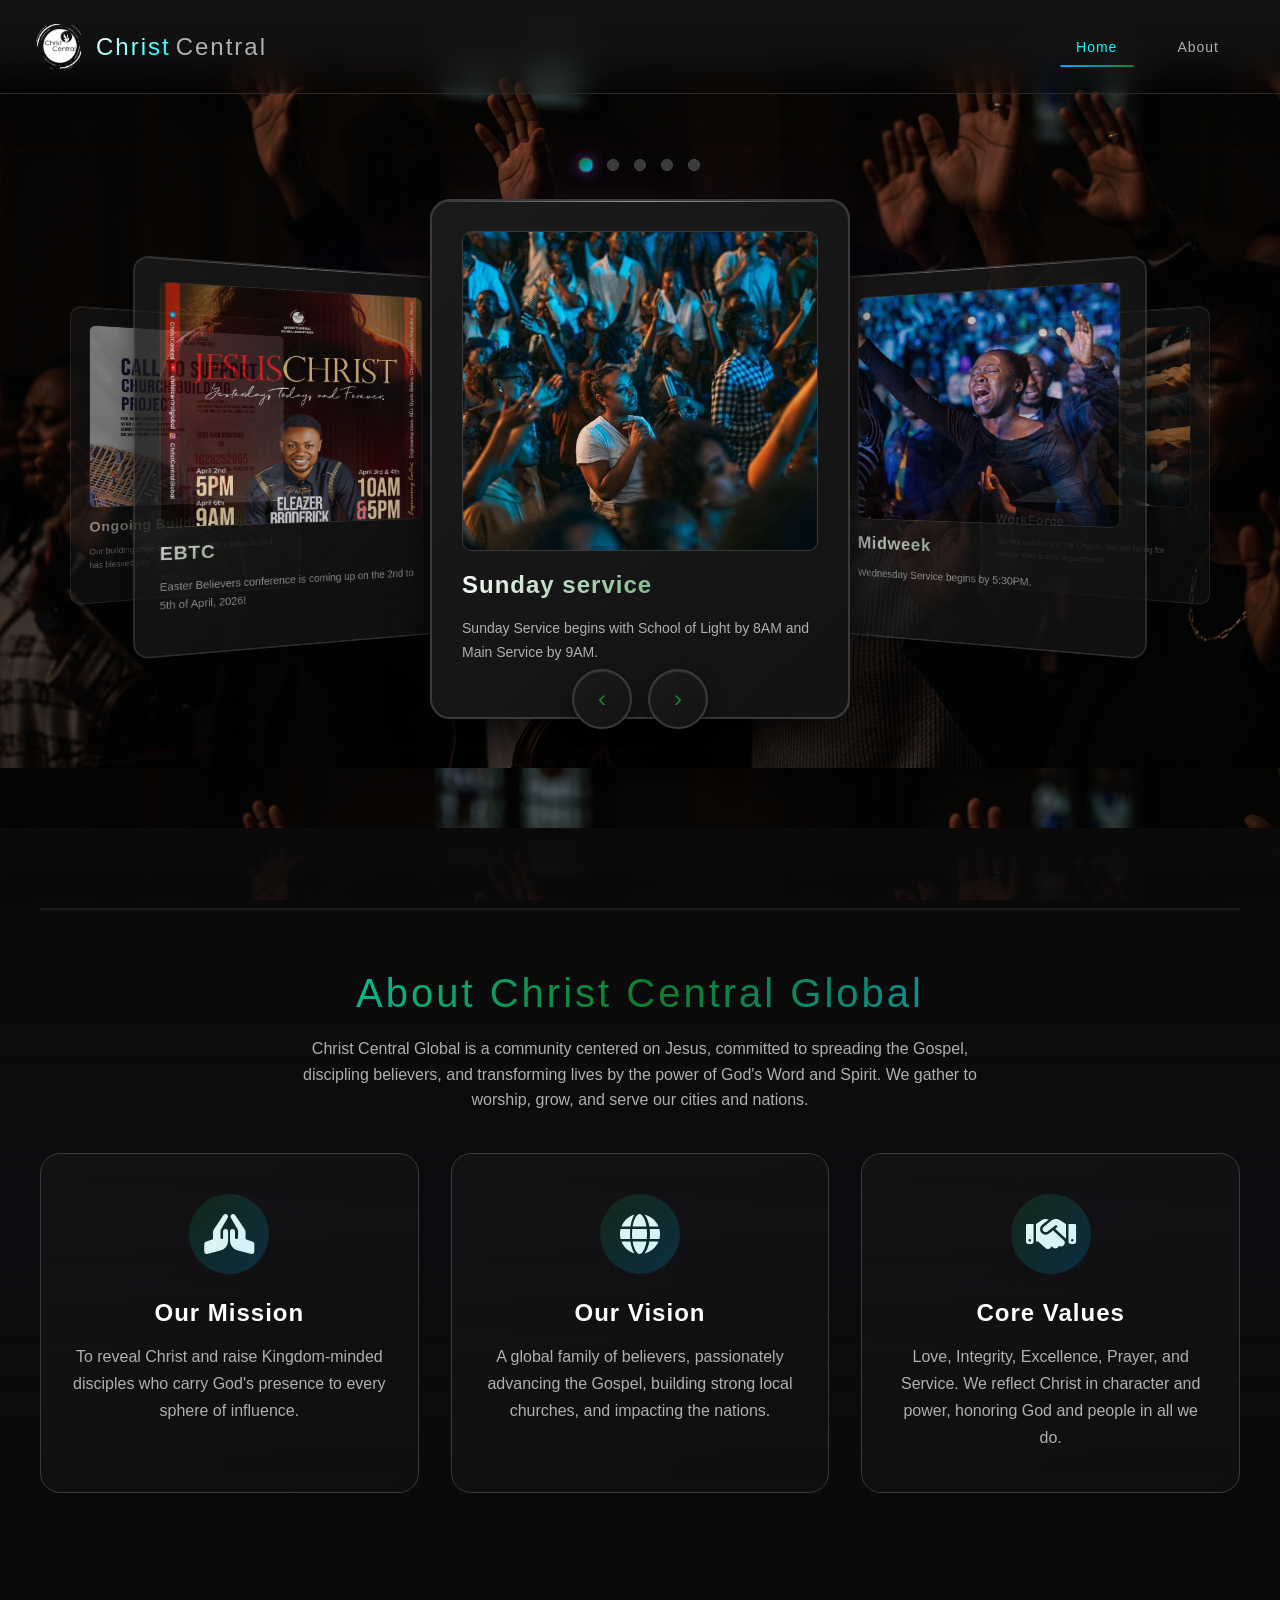
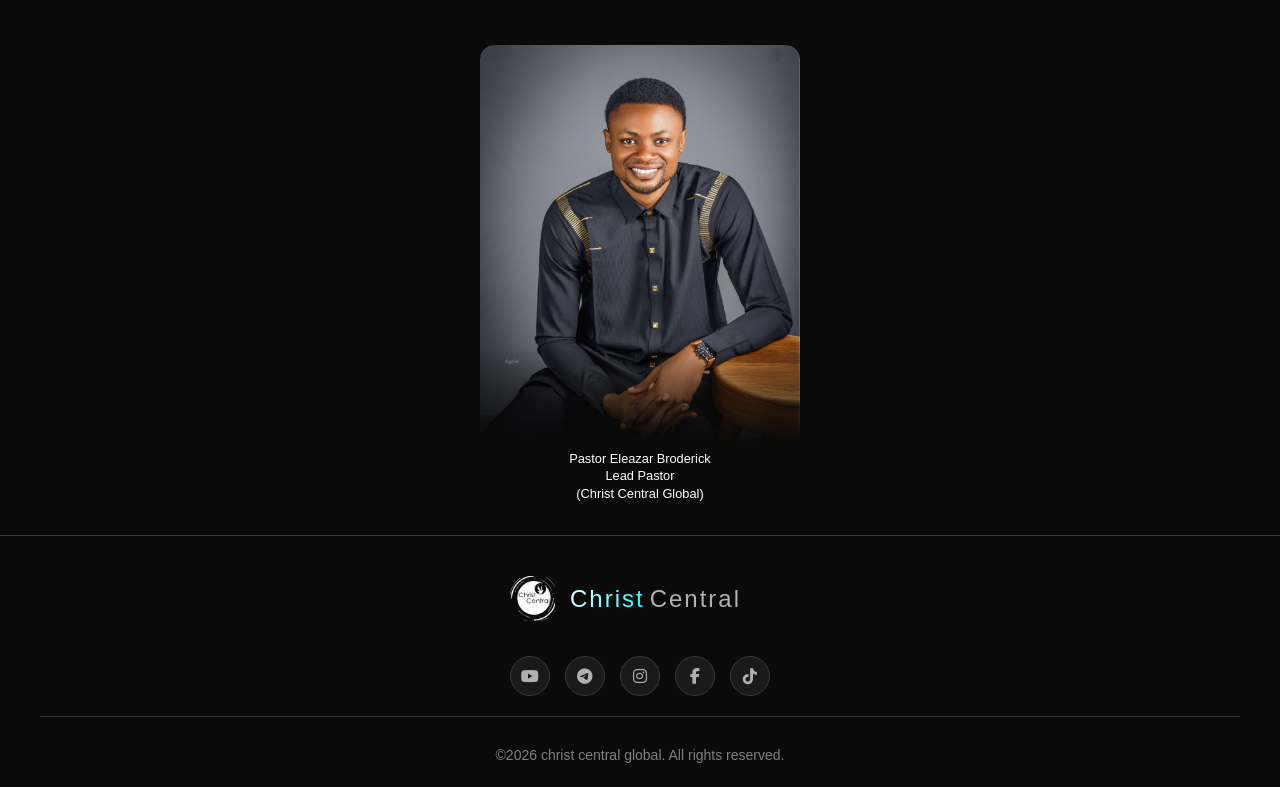
==== commit 6c97d5e9: "Initial commit" ====
--- a/index.html
+++ b/index.html
@@ -5,10 +5,11 @@
     <meta charset="UTF-8">
     <meta name="viewport" content="width=device-width, initial-scale=1.0">
     <title>Christ Central Global</title>
+
+    <link rel="icon" type="image/png" href="images/logo.png">
+
     <link rel="stylesheet" href="https://cdnjs.cloudflare.com/ajax/libs/font-awesome/6.5.0/css/all.min.css">
     <link rel="stylesheet" href="templatemo-prism-flux.css">
-    <!-- 
--->
 </head>
 
 <body>
--- a/templatemo-prism-flux.css
+++ b/templatemo-prism-flux.css
@@ -13,6 +13,40 @@
 	margin: 0;
 	padding: 0;
 	box-sizing: border-box;
+}
+
+@media (max-width: 480px) {
+	.logo-text {
+		font-size: 18px;
+		letter-spacing: 1px;
+	}
+
+	.logo-icon {
+		width: 38px;
+		height: 38px;
+		margin-right: 10px;
+	}
+
+	.hero {
+		padding: 96px 16px 48px;
+	}
+
+	.carousel-container {
+		padding-top: 24px;
+	}
+
+	.carousel-btn {
+		width: 52px;
+		height: 52px;
+	}
+
+	.carousel-controls {
+		bottom: max(14px, env(safe-area-inset-bottom));
+	}
+
+	.philosophy-section {
+		padding: 64px 18px;
+	}
 }
 
 :root {
@@ -43,6 +77,11 @@
 	overflow-x: hidden;
 	position: relative;
 	text-transform: none;
+}
+
+img {
+	max-width: 100%;
+	height: auto;
 }
 
 /* Carbon Fiber Background Pattern */
@@ -107,11 +146,15 @@
 	top: 0;
 	left: 0;
 	width: 100%;
-	height: 100vh;
+	height: 100svh;
+	min-height: 100vh;
 	background: var(--primary-black);
 	display: flex;
 	justify-content: center;
 	align-items: center;
+	padding: 24px;
+	padding-top: max(24px, env(safe-area-inset-top));
+	padding-bottom: max(24px, env(safe-area-inset-bottom));
 	z-index: 10000;
 	transition: opacity 0.5s, visibility 0.5s;
 }
@@ -123,20 +166,22 @@
 
 .loader-content {
 	text-align: center;
+	width: min(360px, 90vw);
 }
 
 .loader-prism {
-	width: 100px;
-	height: 100px;
-	position: relative;
-	margin: 0 auto 30px;
+	--loader-size: clamp(64px, 18vw, 110px);
+	width: var(--loader-size);
+	height: var(--loader-size);
+	position: relative;
+	margin: 0 auto clamp(18px, 4vw, 30px);
 }
 
 .prism-face {
 	position: absolute;
 	width: 100%;
 	height: 100%;
-	border: 2px solid transparent;
+	border: clamp(1px, 0.4vw, 2px) solid transparent;
 	transform-origin: center;
 	animation: prismRotate 3s linear infinite;
 }
@@ -192,8 +237,8 @@
 	object-fit: cover;
 	border: none;
 	box-shadow: none;
-	-webkit-mask-image: linear-gradient(to bottom, rgba(0,0,0,1) 80%, rgba(0,0,0,0));
-	mask-image: linear-gradient(to bottom, rgba(0,0,0,1) 80%, rgba(0,0,0,0));
+	-webkit-mask-image: linear-gradient(to bottom, rgba(0, 0, 0, 1) 80%, rgba(0, 0, 0, 0));
+	mask-image: linear-gradient(to bottom, rgba(0, 0, 0, 1) 80%, rgba(0, 0, 0, 0));
 }
 
 .lead-pastor .lead-label {
@@ -236,7 +281,7 @@
 	display: flex;
 	justify-content: space-between;
 	align-items: center;
-	padding: 24px 36px;
+	padding: clamp(14px, 2vw, 24px) clamp(16px, 3vw, 36px);
 	/* increased spacing */
 }
 
@@ -420,7 +465,7 @@
 .carousel-container {
 	width: 100%;
 	max-width: 1600px;
-	height: 600px;
+	height: clamp(460px, 70vh, 620px);
 	/* reduced height */
 	perspective: 1200px;
 	position: relative;
@@ -443,8 +488,8 @@
 
 .carousel-item {
 	position: absolute;
-	width: 400px;
-	height: 500px;
+	width: min(420px, 86vw);
+	height: clamp(420px, 70vh, 520px);
 	left: 50%;
 	top: 50%;
 	transform-style: preserve-3d;
@@ -494,7 +539,7 @@
 
 .card-image {
 	width: 100%;
-	height: 320px;
+	height: clamp(180px, 38vh, 320px);
 	background: var(--carbon-dark);
 	border-radius: 10px;
 	margin-bottom: 20px;
@@ -1578,8 +1623,8 @@
 /* Responsive Design */
 @media (max-width: 1024px) {
 	.carousel-item {
-		width: 350px;
-		height: 480px;
+		width: min(360px, 86vw);
+		height: clamp(420px, 70vh, 500px);
 	}
 
 	.carousel-controls {
@@ -1587,7 +1632,7 @@
 	}
 
 	.card-image {
-		height: 200px;
+		height: clamp(170px, 32vh, 240px);
 	}
 
 	.card-title {
@@ -1619,13 +1664,14 @@
 	.nav-menu {
 		position: fixed;
 		left: -100%;
-		top: 85px;
+		top: 0;
 		flex-direction: column;
 		background: rgba(18, 18, 18, 0.98);
 		width: 100%;
 		text-align: center;
 		transition: 0.3s;
-		padding: 40px 0;
+		padding: 110px 0 40px;
+		height: 100vh;
 		border-bottom: 1px solid var(--metal-dark);
 		gap: 0;
 	}
@@ -1645,8 +1691,8 @@
 	}
 
 	.carousel-item {
-		width: 300px;
-		height: 460px;
+		width: min(320px, 86vw);
+		height: clamp(400px, 70vh, 480px);
 	}
 
 	.carousel-item .card {
@@ -1654,8 +1700,8 @@
 	}
 
 	.card-image {
-		height: 250px;
-		margin-bottom: 30px;
+		height: clamp(160px, 34vh, 240px);
+		margin-bottom: 20px;
 	}
 
 	.card-title {
